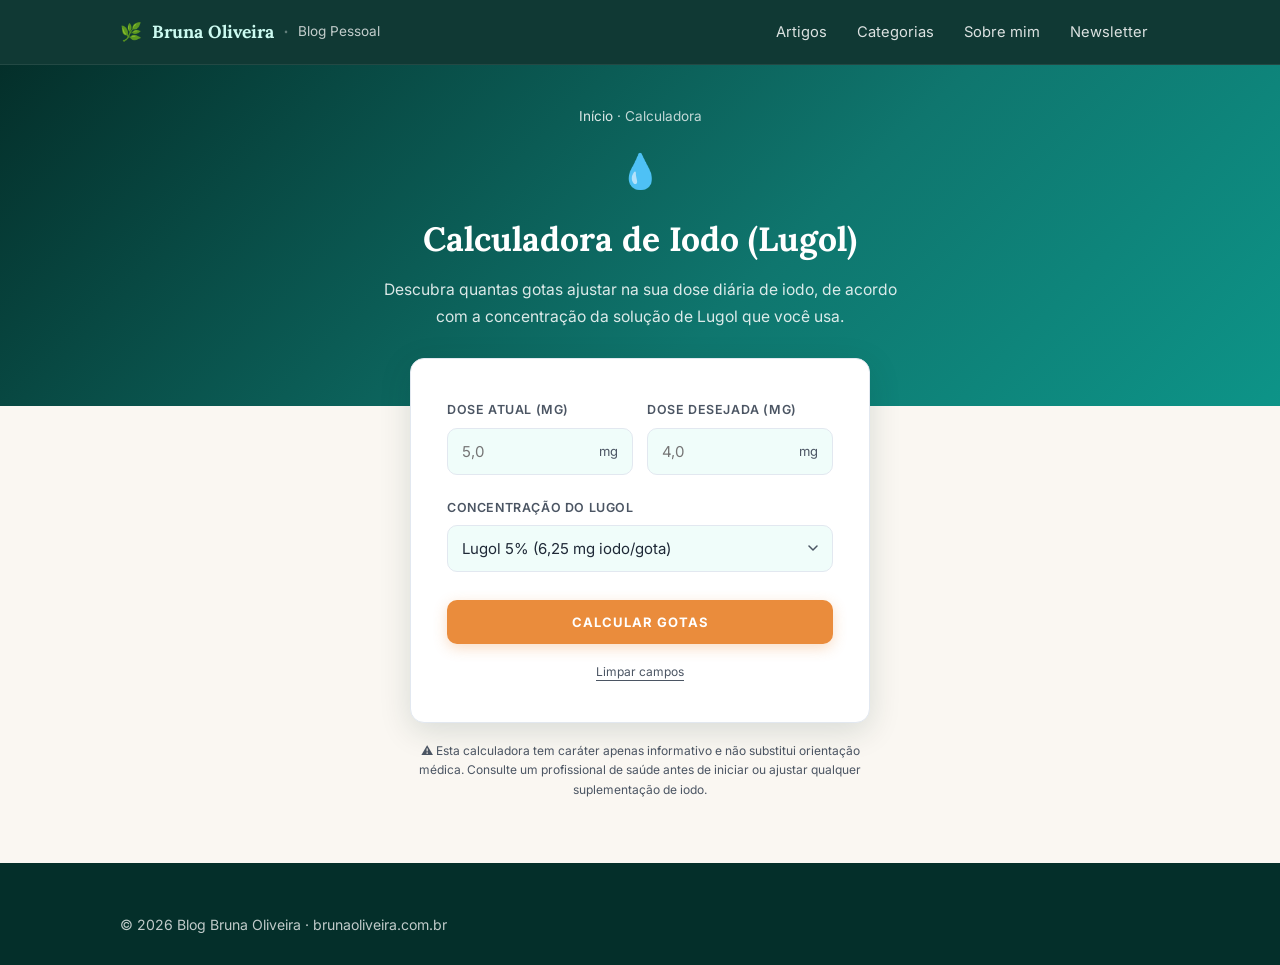
==== calculadora-iodo.html @ e140ba23 "Adiciona calculadora de iodo (Lugol) com layout do blog Reaproveita paleta verde-teal, fontes Lora/I" ====
<!DOCTYPE html>
<html lang="pt-BR">
<head>
    <meta charset="UTF-8">
    <meta name="viewport" content="width=device-width, initial-scale=1.0">
    <title>Calculadora de Iodo (Lugol) · Blog Bruna Oliveira</title>
    <meta name="description" content="Calcule quantas gotas de Lugol usar para ajustar sua dose diária de iodo, conforme a concentração da solução.">
    <link rel="preconnect" href="https://fonts.googleapis.com">
    <link rel="preconnect" href="https://fonts.gstatic.com" crossorigin>
    <link href="https://fonts.googleapis.com/css2?family=Inter:wght@400;500;600;700&family=Lora:ital,wght@0,400;0,600;0,700;1,400&display=swap" rel="stylesheet">
    <link rel="stylesheet" href="css/style.css">
    <link rel="icon" href="data:image/svg+xml,<svg xmlns='http://www.w3.org/2000/svg' viewBox='0 0 100 100'><text y='.9em' font-size='90'>💧</text></svg>">
    <style>
        /* ---------- Página da calculadora ---------- */
        .calc-hero {
            background: linear-gradient(135deg, var(--verde-900) 0%, var(--verde-700) 60%, var(--verde-600) 100%);
            color: var(--branco);
            padding: 40px 0 76px;
            text-align: center;
        }
        .calc-hero .trilha {
            font-size: 0.85rem;
            color: rgba(255, 255, 255, 0.75);
            margin-bottom: 14px;
        }
        .calc-hero .trilha a { color: rgba(255, 255, 255, 0.85); }
        .calc-hero .trilha a:hover { color: var(--branco); }
        .calc-hero .icone {
            font-size: 34px;
            margin-bottom: 10px;
            display: inline-block;
        }
        .calc-hero h1 {
            font-family: var(--font-titulo);
            font-weight: 700;
            font-size: clamp(1.6rem, 4vw, 2.1rem);
            margin-bottom: 10px;
        }
        .calc-hero p {
            max-width: 520px;
            margin: 0 auto;
            color: rgba(255, 255, 255, 0.85);
            font-size: 0.98rem;
        }

        .calc-section {
            padding: 0 0 64px;
        }

        .calculadora {
            background: var(--branco);
            border-radius: var(--radius);
            box-shadow: var(--sombra-hover);
            max-width: 460px;
            width: 100%;
            margin: -48px auto 0;
            padding: 40px 36px;
            border: 1px solid var(--borda);
            position: relative;
        }

        .campo {
            margin-bottom: 22px;
        }

        .campo label {
            display: block;
            font-size: 0.78rem;
            text-transform: uppercase;
            letter-spacing: 0.6px;
            color: var(--texto-suave);
            margin-bottom: 7px;
            font-weight: 600;
        }

        .input-wrapper {
            display: flex;
            align-items: center;
            background: var(--verde-50);
            border-radius: 10px;
            border: 1px solid var(--borda);
            transition: border-color 0.2s ease, box-shadow 0.2s ease;
        }

        .input-wrapper:focus-within {
            border-color: var(--verde-600);
            box-shadow: 0 0 0 4px rgba(13, 148, 136, 0.12);
        }

        .input-wrapper input,
        .input-wrapper select {
            flex: 1;
            border: none;
            background: transparent;
            padding: 13px 14px;
            font-size: 15px;
            color: var(--texto);
            font-family: var(--font-texto);
            outline: none;
            width: 100%;
        }

        .input-wrapper select {
            cursor: pointer;
            appearance: none;
            background-image: url("data:image/svg+xml,%3Csvg width='10' height='6' viewBox='0 0 10 6' fill='none' xmlns='http://www.w3.org/2000/svg'%3E%3Cpath d='M1 1l4 4 4-4' stroke='%234b5563' stroke-width='1.5' stroke-linecap='round' stroke-linejoin='round'/%3E%3C/svg%3E");
            background-repeat: no-repeat;
            background-position: right 14px center;
            padding-right: 36px;
        }

        .input-wrapper .unidade {
            padding-right: 14px;
            color: var(--texto-suave);
            font-size: 13px;
            white-space: nowrap;
        }

        input[type="number"]::-webkit-inner-spin-button,
        input[type="number"]::-webkit-outer-spin-button {
            -webkit-appearance: none;
            margin: 0;
        }
        input[type="number"] { -moz-appearance: textfield; }

        .linha-dupla {
            display: grid;
            grid-template-columns: 1fr 1fr;
            gap: 14px;
        }

        .btn-calcular {
            width: 100%;
            padding: 14px;
            background: var(--laranja);
            color: var(--branco);
            border: none;
            border-radius: 10px;
            font-family: var(--font-texto);
            font-size: 13px;
            font-weight: 700;
            letter-spacing: 1px;
            text-transform: uppercase;
            cursor: pointer;
            transition: background 0.2s ease, transform 0.15s ease, box-shadow 0.2s ease;
            margin-top: 6px;
            box-shadow: 0 4px 14px rgba(234, 140, 60, 0.3);
        }

        .btn-calcular:hover { background: #d97a2b; transform: translateY(-1px); }
        .btn-calcular:active { transform: translateY(0); }

        .resultado {
            margin-top: 26px;
            padding: 22px 20px;
            background: var(--verde-50);
            border-radius: 12px;
            border: 1px solid var(--verde-100);
            text-align: center;
            display: none;
        }

        .resultado.visivel {
            display: block;
            animation: surgir 0.35s ease;
        }

        @keyframes surgir {
            from { opacity: 0; transform: translateY(6px); }
            to { opacity: 1; transform: translateY(0); }
        }

        .resultado .label-resultado {
            font-size: 0.72rem;
            letter-spacing: 1px;
            text-transform: uppercase;
            color: var(--texto-suave);
            margin-bottom: 4px;
        }

        .resultado .valor-gotas {
            font-family: var(--font-titulo);
            font-size: 46px;
            font-weight: 700;
            color: var(--verde-800);
            line-height: 1.1;
        }

        .valor-gotas span {
            font-size: 18px;
            font-weight: 400;
            font-family: var(--font-texto);
            color: var(--texto-suave);
            margin-left: 4px;
        }

        .resultado .detalhe {
            font-size: 13px;
            color: var(--texto-suave);
            margin-top: 8px;
        }

        .calc-aviso {
            font-size: 12px;
            margin-top: 12px;
            padding: 7px 14px;
            border-radius: 20px;
            background: rgba(234, 140, 60, 0.12);
            color: #9a5321;
            display: inline-block;
        }

        .link-limpar {
            display: block;
            text-align: center;
            margin-top: 18px;
            font-size: 12px;
            color: var(--texto-suave);
            cursor: pointer;
            text-decoration: underline;
            text-underline-offset: 4px;
        }
        .link-limpar:hover { color: var(--verde-700); }

        .calc-nota {
            max-width: 460px;
            margin: 18px auto 0;
            font-size: 12px;
            line-height: 1.6;
            color: var(--texto-suave);
            text-align: center;
        }

        @media (max-width: 480px) {
            .calc-hero { padding: 32px 0 64px; }
            .calculadora { padding: 32px 22px; margin: -40px 16px 0; width: auto; }
            .linha-dupla { grid-template-columns: 1fr; }
            .valor-gotas { font-size: 40px; }
        }
    </style>
</head>
<body>

    <header class="site-header">
        <nav class="nav container" aria-label="Navegação principal">
            <a class="brand" href="index.html">
                <span>🌿</span>
                <span class="marca">Bruna Oliveira</span>
                <span class="separador">·</span>
                <span class="sub">Blog Pessoal</span>
            </a>
            <button class="nav-toggle" aria-expanded="false" aria-label="Abrir menu">☰</button>
            <ul class="nav-links">
                <li><a href="index.html#posts">Artigos</a></li>
                <li><a href="index.html#categorias">Categorias</a></li>
                <li><a href="sobre.html">Sobre mim</a></li>
                <li><a href="index.html#newsletter">Newsletter</a></li>
            </ul>
        </nav>
    </header>

    <section class="calc-hero">
        <div class="container">
            <p class="trilha"><a href="index.html">Início</a> · Calculadora</p>
            <div class="icone">💧</div>
            <h1>Calculadora de Iodo (Lugol)</h1>
            <p>Descubra quantas gotas ajustar na sua dose diária de iodo, de acordo com a concentração da solução de Lugol que você usa.</p>
        </div>
    </section>

    <section class="calc-section">
        <div class="container">
            <div class="calculadora">
                <div class="linha-dupla">
                    <div class="campo">
                        <label>Dose atual (mg)</label>
                        <div class="input-wrapper">
                            <input type="number" id="atual" placeholder="5,0" min="0" step="0.1">
                            <span class="unidade">mg</span>
                        </div>
                    </div>
                    <div class="campo">
                        <label>Dose desejada (mg)</label>
                        <div class="input-wrapper">
                            <input type="number" id="desejada" placeholder="4,0" min="0" step="0.1">
                            <span class="unidade">mg</span>
                        </div>
                    </div>
                </div>

                <div class="campo">
                    <label>Concentração do Lugol</label>
                    <div class="input-wrapper">
                        <select id="concentracao">
                            <option value="2.5">Lugol 2% (2,5 mg iodo/gota)</option>
                            <option value="6.25" selected>Lugol 5% (6,25 mg iodo/gota)</option>
                            <option value="1.25">Lugol 1% (1,25 mg iodo/gota)</option>
                            <option value="12.5">Lugol 10% (12,5 mg iodo/gota)</option>
                        </select>
                    </div>
                </div>

                <button class="btn-calcular" onclick="calcular()">Calcular gotas</button>

                <div class="resultado" id="resultado">
                    <div class="label-resultado">Ajuste necessário</div>
                    <div class="valor-gotas" id="gotas">—</div>
                    <div class="detalhe" id="detalhe"></div>
                    <div class="calc-aviso" id="aviso"></div>
                </div>

                <span class="link-limpar" onclick="limpar()">Limpar campos</span>
            </div>

            <p class="calc-nota">⚠️ Esta calculadora tem caráter apenas informativo e não substitui orientação médica. Consulte um profissional de saúde antes de iniciar ou ajustar qualquer suplementação de iodo.</p>
        </div>
    </section>

    <footer class="site-footer">
        <div class="container">
            <p class="copyright">© <span data-ano>2026</span> Blog Bruna Oliveira · brunaoliveira.com.br</p>
        </div>
    </footer>

    <script src="js/main.js" defer></script>
    <script>
        // mg de iodo por gota conforme concentração
        const mgPorGota = {
            '2.5': 2.5,
            '6.25': 6.25,
            '1.25': 1.25,
            '12.5': 12.5
        };

        function calcular() {
            const atual = parseFloat(document.getElementById('atual').value);
            const desejada = parseFloat(document.getElementById('desejada').value);
            const chave = document.getElementById('concentracao').value;
            const mgGota = mgPorGota[chave];

            const resDiv = document.getElementById('resultado');
            const gotasEl = document.getElementById('gotas');
            const detalheEl = document.getElementById('detalhe');
            const avisoEl = document.getElementById('aviso');

            // Ambos vazios
            if (isNaN(atual) && isNaN(desejada)) {
                resDiv.classList.remove('visivel');
                alert('Preencha ao menos a dose desejada 💧');
                return;
            }

            // Apenas dose desejada preenchida
            if (isNaN(atual) && !isNaN(desejada)) {
                if (desejada < 0) {
                    resDiv.classList.remove('visivel');
                    alert('A dose desejada deve ser positiva.');
                    return;
                }
                const gotasBrutas = desejada / mgGota;
                const gotas = Math.round(gotasBrutas * 10) / 10;
                resDiv.classList.add('visivel');
                gotasEl.innerHTML = `${gotas}<span>gotas/dia</span>`;
                detalheEl.textContent = `Para uma dose diária de ${desejada} mg de iodo.`;
                avisoEl.textContent = gotas < 1 ? '💧 Menos de 1 gota – use seringa para precisão.' : '✅ Dilua em água ou suco.';
                return;
            }

            // Ambos preenchidos
            if (!isNaN(atual) && !isNaN(desejada)) {
                if (atual < 0 || desejada < 0) {
                    resDiv.classList.remove('visivel');
                    alert('As doses devem ser positivas.');
                    return;
                }
                const diff = desejada - atual;
                const gotasBrutas = Math.abs(diff) / mgGota;
                const gotas = Math.round(gotasBrutas * 10) / 10;

                resDiv.classList.add('visivel');

                if (diff === 0) {
                    gotasEl.innerHTML = `0<span>gotas</span>`;
                    detalheEl.textContent = 'Sua dose já está no valor desejado ✨';
                    avisoEl.textContent = '';
                } else {
                    const acao = diff > 0 ? 'adicionar' : 'reduzir';
                    gotasEl.innerHTML = `${gotas}<span>gotas/dia</span>`;
                    detalheEl.textContent = `Você precisa ${acao} ${Math.abs(diff).toFixed(1)} mg de iodo.`;
                    if (gotas < 0.5) {
                        avisoEl.textContent = '🔬 Quantidade muito pequena – avalie com seu profissional.';
                    } else if (gotas > 10) {
                        avisoEl.textContent = '⚠️ Ajuste grande – faça a transição gradualmente.';
                    } else {
                        avisoEl.textContent = '🌿 Ajuste suave. Mantenha acompanhamento profissional.';
                    }
                }
                return;
            }

            // Só atual preenchido
            if (!isNaN(atual) && isNaN(desejada)) {
                resDiv.classList.remove('visivel');
                alert('Informe a dose desejada para calcular o ajuste.');
            }
        }

        function limpar() {
            document.getElementById('atual').value = '';
            document.getElementById('desejada').value = '';
            document.getElementById('concentracao').value = '6.25';
            document.getElementById('resultado').classList.remove('visivel');
        }

        // Suporte à URL (s e d)
        window.addEventListener('DOMContentLoaded', function() {
            const params = new URLSearchParams(window.location.search);
            const s = params.get('s');
            const d = params.get('d');
            if (s) document.getElementById('atual').value = s;
            if (d) document.getElementById('desejada').value = d;
            if (s && d) calcular();
        });

        // Enter dispara cálculo
        document.addEventListener('keydown', function(e) {
            if (e.key === 'Enter') calcular();
        });
    </script>
</body>
</html>
---- css/style.css ----
/* ============================================================
   Blog Bruna Oliveira — Saúde & Microbioma
   Paleta: verde-teal (saúde) + tons quentes (editorial)
   ============================================================ */

:root {
  --verde-900: #042f2a;
  --verde-800: #134e4a;
  --verde-700: #0f766e;
  --verde-600: #0d9488;
  --verde-100: #ccfbf1;
  --verde-50: #f0fdfa;
  --areia: #faf7f2;
  --branco: #ffffff;
  --texto: #1f2937;
  --texto-suave: #4b5563;
  --cinza-claro: #e5e7eb;
  --laranja: #ea8c3c;
  --borda: #e2e8f0;
  --radius: 14px;
  --sombra: 0 4px 24px rgba(4, 47, 42, 0.08);
  --sombra-hover: 0 8px 32px rgba(4, 47, 42, 0.14);
  --font-titulo: "Lora", Georgia, "Times New Roman", serif;
  --font-texto: "Inter", -apple-system, BlinkMacSystemFont, "Segoe UI", Roboto, sans-serif;
}

* { margin: 0; padding: 0; box-sizing: border-box; }

html { scroll-behavior: smooth; }

body {
  font-family: var(--font-texto);
  color: var(--texto);
  background: var(--areia);
  line-height: 1.7;
  font-size: 16px;
}

img { max-width: 100%; height: auto; }

a { color: var(--verde-700); text-decoration: none; }
a:hover { text-decoration: underline; }

.container { max-width: 1080px; margin: 0 auto; padding: 0 20px; }

/* ---------- Header ---------- */
.site-header {
  position: sticky;
  top: 0;
  z-index: 50;
  background: rgba(4, 47, 42, 0.95);
  backdrop-filter: blur(8px);
  border-bottom: 1px solid rgba(255, 255, 255, 0.08);
}

.nav { display: flex; align-items: center; justify-content: space-between; height: 64px; }

.brand { display: flex; align-items: center; gap: 10px; font-family: var(--font-titulo); color: var(--branco); font-size: 1.1rem; font-weight: 700; }
.brand:hover { text-decoration: none; }
.brand .marca { color: var(--verde-100); }
.brand .separador { color: rgba(255,255,255,0.35); }
.brand .sub { font-size: 0.85rem; font-weight: 400; color: rgba(255,255,255,0.75); font-family: var(--font-texto); }

.nav-links { display: flex; align-items: center; gap: 6px; list-style: none; }
.nav-links a { color: rgba(255,255,255,0.85); font-size: 0.92rem; padding: 8px 12px; border-radius: 8px; }
.nav-links a:hover { background: rgba(255,255,255,0.1); text-decoration: none; color: var(--branco); }

.nav-toggle { display: none; background: none; border: none; color: var(--branco); font-size: 1.4rem; cursor: pointer; padding: 4px 8px; }

/* ---------- Hero ---------- */
.hero {
  background: linear-gradient(135deg, var(--verde-900) 0%, var(--verde-700) 60%, var(--verde-600) 100%);
  color: var(--branco);
  padding: 72px 0 64px;
  position: relative;
  overflow: hidden;
}
.hero::after {
  content: "";
  position: absolute;
  right: -120px;
  top: -120px;
  width: 380px;
  height: 380px;
  border-radius: 50%;
  background: radial-gradient(circle, rgba(255,255,255,0.12) 0%, transparent 70%);
}
.hero .container { position: relative; z-index: 1; }

.hero-kicker {
  display: inline-block;
  font-size: 0.8rem;
  letter-spacing: 2px;
  text-transform: uppercase;
  color: var(--verde-100);
  background: rgba(255,255,255,0.1);
  border: 1px solid rgba(255,255,255,0.2);
  padding: 6px 14px;
  border-radius: 999px;
  margin-bottom: 18px;
}

.hero h1 {
  font-family: var(--font-titulo);
  font-size: clamp(1.9rem, 4.5vw, 3rem);
  line-height: 1.2;
  max-width: 760px;
  margin-bottom: 16px;
}

.hero p.lead { font-size: 1.12rem; color: rgba(255,255,255,0.88); max-width: 640px; margin-bottom: 28px; }

.hero-badges { display: flex; flex-wrap: wrap; gap: 10px; }
.hero-badge {
  font-size: 0.85rem;
  background: rgba(255,255,255,0.12);
  border: 1px solid rgba(255,255,255,0.22);
  color: var(--branco);
  padding: 8px 16px;
  border-radius: 999px;
}

/* ---------- Seções ---------- */
.section { padding: 56px 0; }
.section-alt { background: var(--branco); }

.section-title {
  font-family: var(--font-titulo);
  font-size: clamp(1.4rem, 3vw, 1.9rem);
  color: var(--verde-800);
  margin-bottom: 8px;
}
.section-sub { color: var(--texto-suave); margin-bottom: 32px; max-width: 640px; }

/* ---------- Categorias ---------- */
.categorias-grid {
  display: grid;
  grid-template-columns: repeat(auto-fit, minmax(190px, 1fr));
  gap: 16px;
}
.categoria-card {
  background: var(--branco);
  border: 1px solid var(--borda);
  border-radius: var(--radius);
  padding: 22px 20px;
  transition: transform 0.18s ease, box-shadow 0.18s ease;
}
.categoria-card:hover { transform: translateY(-3px); box-shadow: var(--sombra-hover); text-decoration: none; }
.categoria-card .icone { font-size: 1.6rem; display: block; margin-bottom: 10px; }
.categoria-card h3 { font-family: var(--font-titulo); font-size: 1.02rem; color: var(--verde-800); margin-bottom: 6px; }
.categoria-card p { font-size: 0.85rem; color: var(--texto-suave); line-height: 1.5; }
.categoria-card .conta { font-size: 0.78rem; color: var(--verde-600); font-weight: 600; display: block; margin-top: 10px; }

/* ---------- Grid de posts ---------- */
.posts-grid {
  display: flex;
  flex-wrap: wrap;
  justify-content: center;
  gap: 22px;
}
.post-card {
  width: calc((100% - 44px) / 3);
  background: var(--branco);
  border: 1px solid var(--borda);
  border-radius: var(--radius);
  padding: 26px 24px;
  display: flex;
  flex-direction: column;
  gap: 12px;
  transition: transform 0.18s ease, box-shadow 0.18s ease;
}
.post-card:hover { transform: translateY(-3px); box-shadow: var(--sombra-hover); text-decoration: none; }

.posts-grid-largo .post-card { width: 100%; }

.post-card .meta { display: flex; align-items: center; gap: 8px; flex-wrap: wrap; }
.tag {
  display: inline-block;
  font-size: 0.72rem;
  font-weight: 700;
  letter-spacing: 0.6px;
  text-transform: uppercase;
  padding: 4px 10px;
  border-radius: 999px;
  background: var(--verde-50);
  color: var(--verde-700);
  border: 1px solid var(--verde-100);
}
.tag.fermentados { background: #fff7ed; color: #9a3412; border-color: #fed7aa; }
.tag.dieta { background: #fdf4ff; color: #86198f; border-color: #f5d0fe; }
.tag.estetica { background: #fff1f2; color: #be123c; border-color: #fecdd3; }

.post-card .data { font-size: 0.78rem; color: var(--texto-suave); }

.post-card h2 { font-family: var(--font-titulo); font-size: 1.22rem; line-height: 1.35; color: var(--texto); }
.post-card h2:hover { color: var(--verde-700); }
.post-card .resumo { font-size: 0.92rem; color: var(--texto-suave); flex: 1; }

.embreve {
  font-size: 0.75rem;
  font-weight: 700;
  letter-spacing: 0.8px;
  text-transform: uppercase;
  color: #92400e;
  background: #fffbeb;
  border: 1px solid #fde68a;
  padding: 4px 10px;
  border-radius: 999px;
  align-self: flex-start;
}

.post-card .ler-mais { font-weight: 700; font-size: 0.9rem; color: var(--verde-700); }
.post-card .ler-mais:hover { color: var(--verde-800); text-decoration: none; }

/* ---------- Post (página do artigo) ---------- */
.post-header {
  background: linear-gradient(135deg, var(--verde-900), var(--verde-700));
  color: var(--branco);
  padding: 56px 0 48px;
}
.post-header .tag { background: rgba(255,255,255,0.14); color: var(--verde-100); border-color: rgba(255,255,255,0.25); }
.post-header h1 {
  font-family: var(--font-titulo);
  font-size: clamp(1.6rem, 4vw, 2.5rem);
  line-height: 1.25;
  margin: 14px 0 12px;
}
.post-header .meta-post { font-size: 0.88rem; color: rgba(255,255,255,0.8); display: flex; gap: 16px; flex-wrap: wrap; }

.post-body {
  background: var(--branco);
  padding: 44px 0 64px;
}
.post-body .artigo {
  max-width: 760px;
  margin: 0 auto;
}
.post-body h2 {
  font-family: var(--font-titulo);
  color: var(--verde-800);
  font-size: 1.45rem;
  margin: 36px 0 12px;
}
.post-body h3 { font-family: var(--font-titulo); color: var(--verde-800); font-size: 1.15rem; margin: 26px 0 10px; }
.post-body p { margin-bottom: 16px; color: var(--texto); }
.post-body ul, .post-body ol { margin: 0 0 18px 22px; }
.post-body li { margin-bottom: 8px; }
.post-body strong { color: var(--verde-800); }

.post-body .destaque {
  background: var(--verde-50);
  border-left: 4px solid var(--verde-600);
  padding: 16px 18px;
  border-radius: 0 10px 10px 0;
  margin: 22px 0;
  font-size: 0.95rem;
}
.post-body .destaque strong { color: var(--verde-800); }

.post-body .aviso {
  background: #fffbeb;
  border: 1px solid #fde68a;
  border-left: 4px solid var(--laranja);
  padding: 14px 18px;
  border-radius: 0 10px 10px 0;
  margin: 26px 0;
  font-size: 0.88rem;
  color: #78350f;
}

.post-body .refs { font-size: 0.82rem; color: var(--texto-suave); margin-top: 40px; border-top: 1px solid var(--cinza-claro); padding-top: 18px; }
.post-body .refs ol { margin-left: 20px; }
.post-body .refs li { margin-bottom: 6px; word-break: break-word; }

.post-nav { max-width: 760px; margin: 36px auto 0; display: flex; justify-content: space-between; gap: 16px; flex-wrap: wrap; }
.post-nav a { font-weight: 600; font-size: 0.92rem; }

/* ---------- CTA newsletter ---------- */
.cta {
  background: linear-gradient(135deg, var(--verde-800), var(--verde-600));
  color: var(--branco);
  padding: 48px 0;
  text-align: center;
}
.cta h2 { font-family: var(--font-titulo); font-size: clamp(1.3rem, 3vw, 1.8rem); margin-bottom: 10px; }
.cta p { color: rgba(255,255,255,0.85); max-width: 520px; margin: 0 auto 22px; font-size: 0.98rem; }
.cta-form { display: flex; gap: 10px; justify-content: center; flex-wrap: wrap; }
.cta-form input[type="email"] {
  padding: 12px 18px;
  border: none;
  border-radius: 10px;
  min-width: 280px;
  font-size: 0.95rem;
  font-family: var(--font-texto);
}
.btn {
  display: inline-block;
  background: var(--branco);
  color: var(--verde-800);
  font-weight: 700;
  padding: 12px 26px;
  border: none;
  border-radius: 10px;
  cursor: pointer;
  font-size: 0.95rem;
  font-family: var(--font-texto);
  transition: transform 0.15s ease;
}
.btn:hover { transform: translateY(-1px); text-decoration: none; }
.btn-primario { background: var(--verde-600); color: var(--branco); }
.btn-primario:hover { background: var(--verde-700); }

/* ---------- Footer ---------- */
.site-footer {
  background: var(--verde-900);
  color: rgba(255,255,255,0.75);
  padding: 40px 0 28px;
  font-size: 0.88rem;
}
.footer-grid { display: flex; justify-content: space-between; gap: 30px; flex-wrap: wrap; margin-bottom: 24px; }
.footer-grid h4 { color: var(--branco); font-family: var(--font-titulo); font-size: 0.95rem; margin-bottom: 10px; }
.footer-grid ul { list-style: none; }
.footer-grid li { margin-bottom: 6px; }
.footer-grid a { color: rgba(255,255,255,0.75); }
.footer-grid a:hover { color: var(--branco); }

.disclaimer { font-size: 0.78rem; color: rgba(255,255,255,0.5); border-top: 1px solid rgba(255,255,255,0.12); padding-top: 18px; margin-top: 18px; }
.copyright { margin-top: 10px; }

/* ---------- Responsivo ---------- */
@media (max-width: 960px) {
  .post-card { width: calc((100% - 22px) / 2); }
}

@media (max-width: 720px) {
  .post-card { width: 100%; }
  .nav-toggle { display: block; }
  .nav-links {
    display: none;
    position: absolute;
    top: 64px;
    left: 0;
    right: 0;
    flex-direction: column;
    align-items: stretch;
    background: var(--verde-900);
    padding: 12px 20px 18px;
    gap: 4px;
    border-bottom: 1px solid rgba(255,255,255,0.1);
  }
  .nav-links.aberto { display: flex; }
  .nav-links a { padding: 12px; }
  .hero { padding: 52px 0 48px; }
  .section { padding: 44px 0; }
  .cta-form input[type="email"] { min-width: 100%; }
}
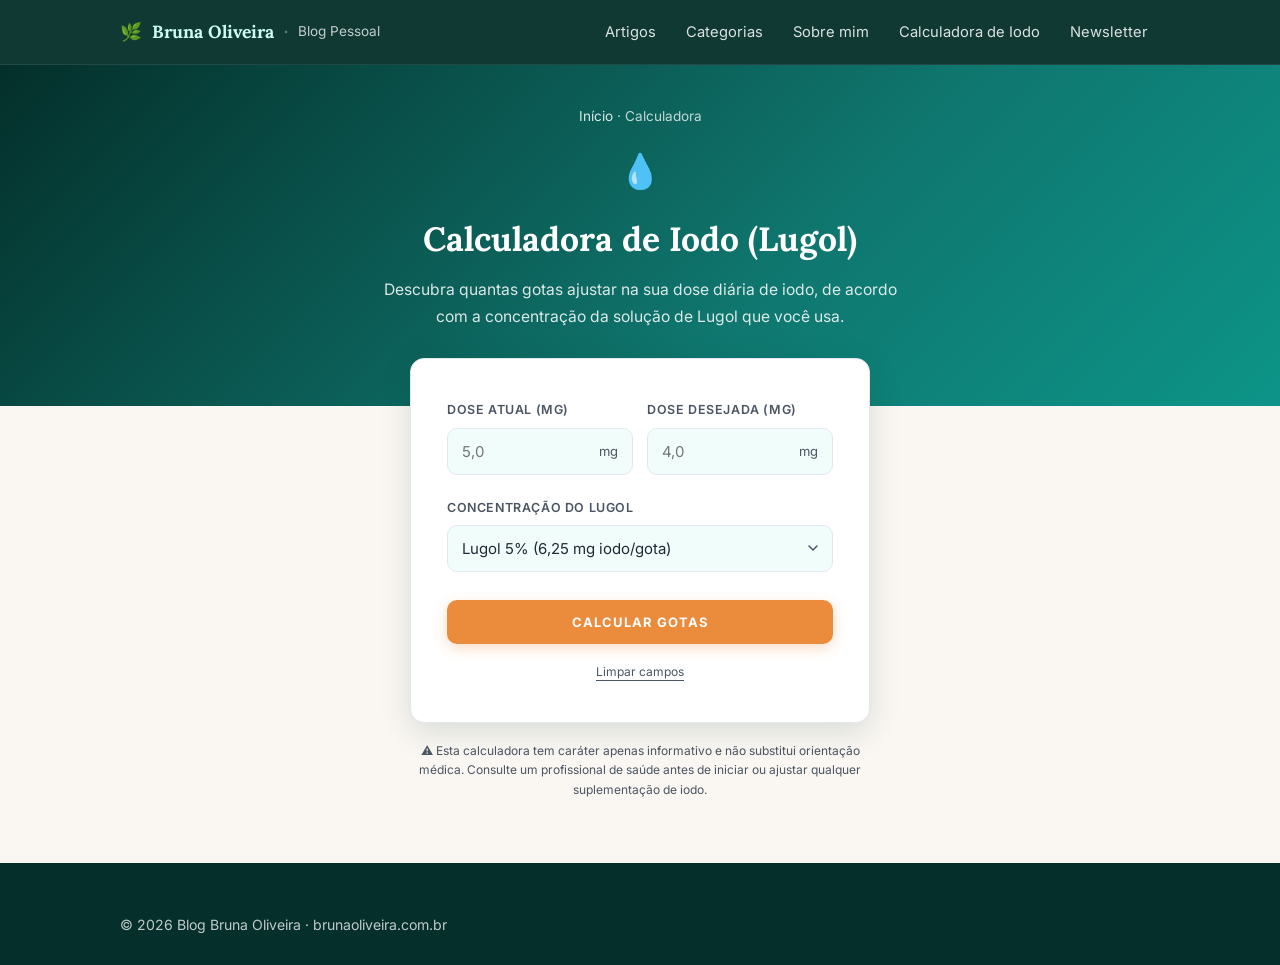
==== commit 326fcab9: "Adiciona link da calculadora de iodo no menu do site Inclui o item no menu principal (desktop e mobi" ====
--- a/calculadora-iodo.html
+++ b/calculadora-iodo.html
@@ -254,6 +254,7 @@
                 <li><a href="index.html#posts">Artigos</a></li>
                 <li><a href="index.html#categorias">Categorias</a></li>
                 <li><a href="sobre.html">Sobre mim</a></li>
+                <li><a href="calculadora-iodo.html" aria-current="page">Calculadora de Iodo</a></li>
                 <li><a href="index.html#newsletter">Newsletter</a></li>
             </ul>
         </nav>
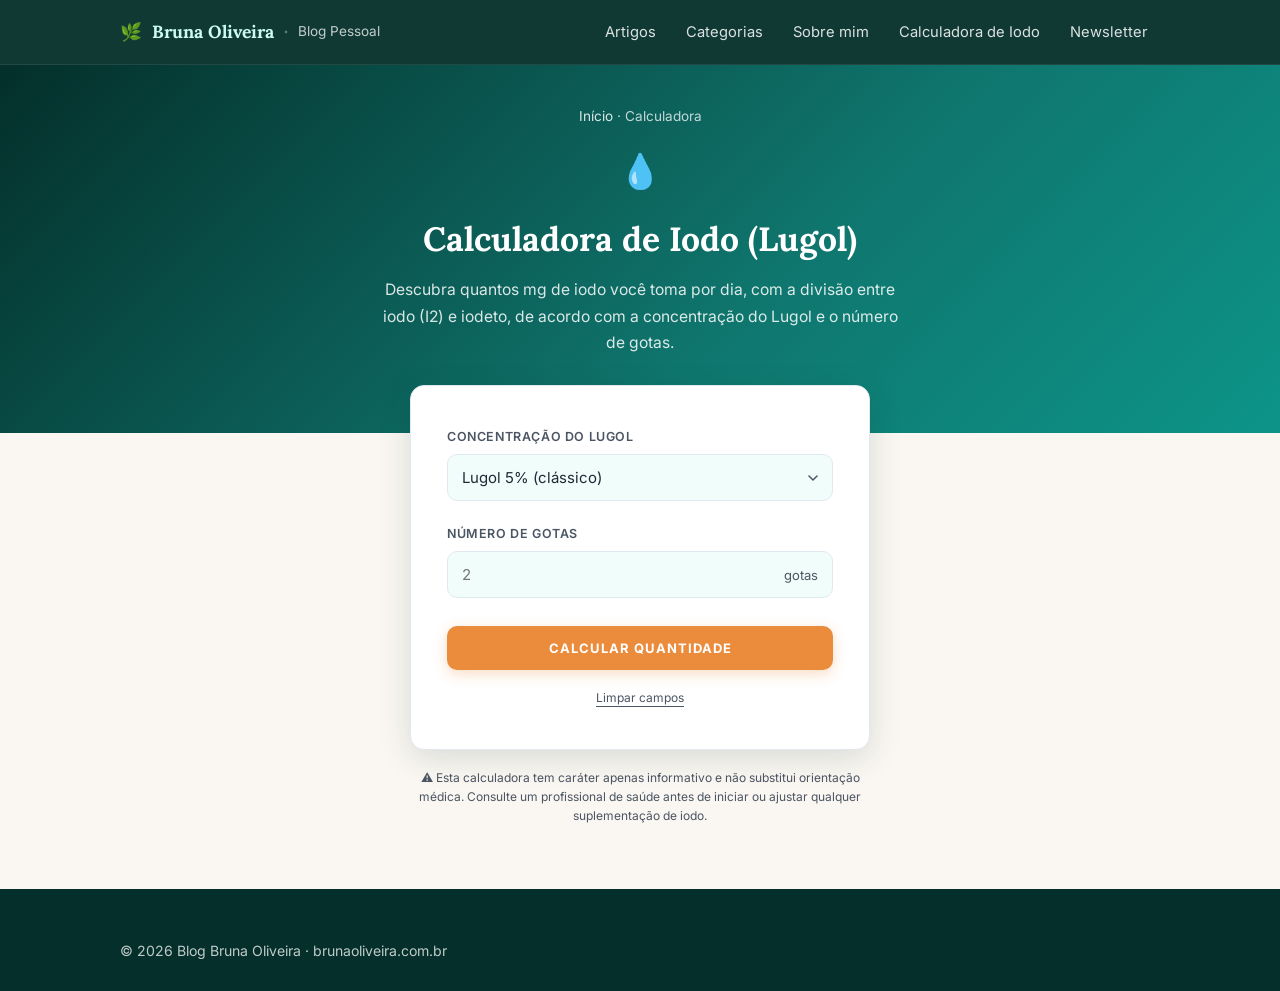
==== commit e1088200: "Refaz calculadora de iodo com o modelo concentração + gotas Substitui a lógica de diferença entre do" ====
--- a/calculadora-iodo.html
+++ b/calculadora-iodo.html
@@ -4,7 +4,7 @@
     <meta charset="UTF-8">
     <meta name="viewport" content="width=device-width, initial-scale=1.0">
     <title>Calculadora de Iodo (Lugol) · Blog Bruna Oliveira</title>
-    <meta name="description" content="Calcule quantas gotas de Lugol usar para ajustar sua dose diária de iodo, conforme a concentração da solução.">
+    <meta name="description" content="Calcule quantos mg de iodo você toma por dia com Lugol, com a divisão entre iodo (I2) e iodeto, conforme a concentração e o número de gotas.">
     <link rel="preconnect" href="https://fonts.googleapis.com">
     <link rel="preconnect" href="https://fonts.gstatic.com" crossorigin>
     <link href="https://fonts.googleapis.com/css2?family=Inter:wght@400;500;600;700&family=Lora:ital,wght@0,400;0,600;0,700;1,400&display=swap" rel="stylesheet">
@@ -198,6 +198,32 @@
             font-size: 13px;
             color: var(--texto-suave);
             margin-top: 8px;
+        }
+
+        .calc-breakdown {
+            display: flex;
+            justify-content: center;
+            gap: 32px;
+            margin-top: 16px;
+            padding-top: 16px;
+            border-top: 1px solid var(--verde-100);
+        }
+
+        .calc-breakdown .item { text-align: center; }
+
+        .calc-breakdown .valor {
+            font-family: var(--font-titulo);
+            font-weight: 700;
+            font-size: 22px;
+            color: var(--verde-800);
+        }
+
+        .calc-breakdown .rotulo {
+            font-size: 11px;
+            text-transform: uppercase;
+            letter-spacing: 0.5px;
+            color: var(--texto-suave);
+            margin-top: 2px;
         }
 
         .calc-aviso {
@@ -265,48 +291,48 @@
             <p class="trilha"><a href="index.html">Início</a> · Calculadora</p>
             <div class="icone">💧</div>
             <h1>Calculadora de Iodo (Lugol)</h1>
-            <p>Descubra quantas gotas ajustar na sua dose diária de iodo, de acordo com a concentração da solução de Lugol que você usa.</p>
+            <p>Descubra quantos mg de iodo você toma por dia, com a divisão entre iodo (I2) e iodeto, de acordo com a concentração do Lugol e o número de gotas.</p>
         </div>
     </section>
 
     <section class="calc-section">
         <div class="container">
             <div class="calculadora">
-                <div class="linha-dupla">
-                    <div class="campo">
-                        <label>Dose atual (mg)</label>
-                        <div class="input-wrapper">
-                            <input type="number" id="atual" placeholder="5,0" min="0" step="0.1">
-                            <span class="unidade">mg</span>
-                        </div>
-                    </div>
-                    <div class="campo">
-                        <label>Dose desejada (mg)</label>
-                        <div class="input-wrapper">
-                            <input type="number" id="desejada" placeholder="4,0" min="0" step="0.1">
-                            <span class="unidade">mg</span>
-                        </div>
-                    </div>
-                </div>
-
                 <div class="campo">
                     <label>Concentração do Lugol</label>
                     <div class="input-wrapper">
                         <select id="concentracao">
-                            <option value="2.5">Lugol 2% (2,5 mg iodo/gota)</option>
-                            <option value="6.25" selected>Lugol 5% (6,25 mg iodo/gota)</option>
-                            <option value="1.25">Lugol 1% (1,25 mg iodo/gota)</option>
-                            <option value="12.5">Lugol 10% (12,5 mg iodo/gota)</option>
+                            <option value="2">Lugol 2%</option>
+                            <option value="5" selected>Lugol 5% (clássico)</option>
+                            <option value="7">Lugol 7%</option>
+                            <option value="46">Lugol 46% (concentrado)</option>
+                            <option value="custom">Personalizada (mg por gota)</option>
                         </select>
                     </div>
                 </div>
 
-                <button class="btn-calcular" onclick="calcular()">Calcular gotas</button>
+                <div class="campo" id="campo-custom" style="display:none;">
+                    <label>MG de iodo por gota</label>
+                    <div class="input-wrapper">
+                        <input type="number" id="mgCustom" placeholder="6,25" min="0" step="0.01">
+                        <span class="unidade">mg/gota</span>
+                    </div>
+                </div>
+
+                <div class="campo">
+                    <label>Número de gotas</label>
+                    <div class="input-wrapper">
+                        <input type="number" id="gotasInput" placeholder="2" min="0" step="0.5">
+                        <span class="unidade">gotas</span>
+                    </div>
+                </div>
+
+                <button class="btn-calcular" onclick="calcular()">Calcular quantidade</button>
 
                 <div class="resultado" id="resultado">
-                    <div class="label-resultado">Ajuste necessário</div>
-                    <div class="valor-gotas" id="gotas">—</div>
-                    <div class="detalhe" id="detalhe"></div>
+                    <div class="label-resultado">Quantidade total de iodo</div>
+                    <div class="valor-gotas" id="totalMg">—</div>
+                    <div class="calc-breakdown" id="breakdown"></div>
                     <div class="calc-aviso" id="aviso"></div>
                 </div>
 
@@ -325,102 +351,86 @@
 
     <script src="js/main.js" defer></script>
     <script>
-        // mg de iodo por gota conforme concentração
-        const mgPorGota = {
-            '2.5': 2.5,
-            '6.25': 6.25,
-            '1.25': 1.25,
-            '12.5': 12.5
-        };
+        // Lugol clássico: 1% de concentração equivale a 1,25 mg de iodo total por gota
+        // (proporção padrão 1 iodo : 2 iodeto de potássio). Do total, ~40% fica como
+        // iodo molecular (I2) e ~60% como iodeto — proporção fixa, independe da concentração.
+        const MG_POR_GOTA_POR_PERCENTUAL = 1.25;
+        const FRACAO_I2 = 0.4;
+        const FRACAO_IODETO = 0.6;
+
+        function mgPorGotaAtual() {
+            const chave = document.getElementById('concentracao').value;
+            if (chave === 'custom') {
+                return parseFloat(document.getElementById('mgCustom').value);
+            }
+            return parseFloat(chave) * MG_POR_GOTA_POR_PERCENTUAL;
+        }
+
+        function alternarCampoCustom() {
+            const ehCustom = document.getElementById('concentracao').value === 'custom';
+            document.getElementById('campo-custom').style.display = ehCustom ? 'block' : 'none';
+        }
 
         function calcular() {
-            const atual = parseFloat(document.getElementById('atual').value);
-            const desejada = parseFloat(document.getElementById('desejada').value);
-            const chave = document.getElementById('concentracao').value;
-            const mgGota = mgPorGota[chave];
+            const gotas = parseFloat(document.getElementById('gotasInput').value);
+            const mgGota = mgPorGotaAtual();
 
             const resDiv = document.getElementById('resultado');
-            const gotasEl = document.getElementById('gotas');
-            const detalheEl = document.getElementById('detalhe');
+            const totalEl = document.getElementById('totalMg');
+            const breakdownEl = document.getElementById('breakdown');
             const avisoEl = document.getElementById('aviso');
 
-            // Ambos vazios
-            if (isNaN(atual) && isNaN(desejada)) {
+            if (isNaN(gotas) || gotas < 0) {
                 resDiv.classList.remove('visivel');
-                alert('Preencha ao menos a dose desejada 💧');
+                alert('Informe o número de gotas 💧');
                 return;
             }
 
-            // Apenas dose desejada preenchida
-            if (isNaN(atual) && !isNaN(desejada)) {
-                if (desejada < 0) {
-                    resDiv.classList.remove('visivel');
-                    alert('A dose desejada deve ser positiva.');
-                    return;
-                }
-                const gotasBrutas = desejada / mgGota;
-                const gotas = Math.round(gotasBrutas * 10) / 10;
-                resDiv.classList.add('visivel');
-                gotasEl.innerHTML = `${gotas}<span>gotas/dia</span>`;
-                detalheEl.textContent = `Para uma dose diária de ${desejada} mg de iodo.`;
-                avisoEl.textContent = gotas < 1 ? '💧 Menos de 1 gota – use seringa para precisão.' : '✅ Dilua em água ou suco.';
+            if (isNaN(mgGota) || mgGota <= 0) {
+                resDiv.classList.remove('visivel');
+                alert('Informe a concentração personalizada em mg por gota.');
                 return;
             }
 
-            // Ambos preenchidos
-            if (!isNaN(atual) && !isNaN(desejada)) {
-                if (atual < 0 || desejada < 0) {
-                    resDiv.classList.remove('visivel');
-                    alert('As doses devem ser positivas.');
-                    return;
-                }
-                const diff = desejada - atual;
-                const gotasBrutas = Math.abs(diff) / mgGota;
-                const gotas = Math.round(gotasBrutas * 10) / 10;
-
-                resDiv.classList.add('visivel');
-
-                if (diff === 0) {
-                    gotasEl.innerHTML = `0<span>gotas</span>`;
-                    detalheEl.textContent = 'Sua dose já está no valor desejado ✨';
-                    avisoEl.textContent = '';
-                } else {
-                    const acao = diff > 0 ? 'adicionar' : 'reduzir';
-                    gotasEl.innerHTML = `${gotas}<span>gotas/dia</span>`;
-                    detalheEl.textContent = `Você precisa ${acao} ${Math.abs(diff).toFixed(1)} mg de iodo.`;
-                    if (gotas < 0.5) {
-                        avisoEl.textContent = '🔬 Quantidade muito pequena – avalie com seu profissional.';
-                    } else if (gotas > 10) {
-                        avisoEl.textContent = '⚠️ Ajuste grande – faça a transição gradualmente.';
-                    } else {
-                        avisoEl.textContent = '🌿 Ajuste suave. Mantenha acompanhamento profissional.';
-                    }
-                }
-                return;
-            }
-
-            // Só atual preenchido
-            if (!isNaN(atual) && isNaN(desejada)) {
-                resDiv.classList.remove('visivel');
-                alert('Informe a dose desejada para calcular o ajuste.');
-            }
+            const total = Math.round(gotas * mgGota * 100) / 100;
+            const i2 = Math.round(total * FRACAO_I2 * 100) / 100;
+            const iodeto = Math.round(total * FRACAO_IODETO * 100) / 100;
+
+            resDiv.classList.add('visivel');
+            totalEl.innerHTML = `${total}<span>mg/dia</span>`;
+            breakdownEl.innerHTML = `
+                <div class="item"><div class="valor">${i2}mg</div><div class="rotulo">Iodo (I2)</div></div>
+                <div class="item"><div class="valor">${iodeto}mg</div><div class="rotulo">Iodeto</div></div>
+            `;
+            avisoEl.textContent = total > 50 ? '⚠️ Dose alta – faça a transição gradualmente e acompanhe com um profissional.' : '🌿 Mantenha acompanhamento profissional ao ajustar sua dose.';
         }
 
         function limpar() {
-            document.getElementById('atual').value = '';
-            document.getElementById('desejada').value = '';
-            document.getElementById('concentracao').value = '6.25';
+            document.getElementById('concentracao').value = '5';
+            document.getElementById('mgCustom').value = '';
+            document.getElementById('gotasInput').value = '';
+            alternarCampoCustom();
             document.getElementById('resultado').classList.remove('visivel');
         }
 
-        // Suporte à URL (s e d)
+        document.getElementById('concentracao').addEventListener('change', alternarCampoCustom);
+
+        // Suporte à URL (s = concentração/força, d = gotas, c = mg/gota personalizado)
         window.addEventListener('DOMContentLoaded', function() {
             const params = new URLSearchParams(window.location.search);
             const s = params.get('s');
             const d = params.get('d');
-            if (s) document.getElementById('atual').value = s;
-            if (d) document.getElementById('desejada').value = d;
-            if (s && d) calcular();
+            const c = params.get('c');
+
+            if (c) {
+                document.getElementById('concentracao').value = 'custom';
+                document.getElementById('mgCustom').value = c;
+                alternarCampoCustom();
+            } else if (s) {
+                document.getElementById('concentracao').value = s;
+            }
+            if (d) document.getElementById('gotasInput').value = d;
+            if (d && (s || c)) calcular();
         });
 
         // Enter dispara cálculo
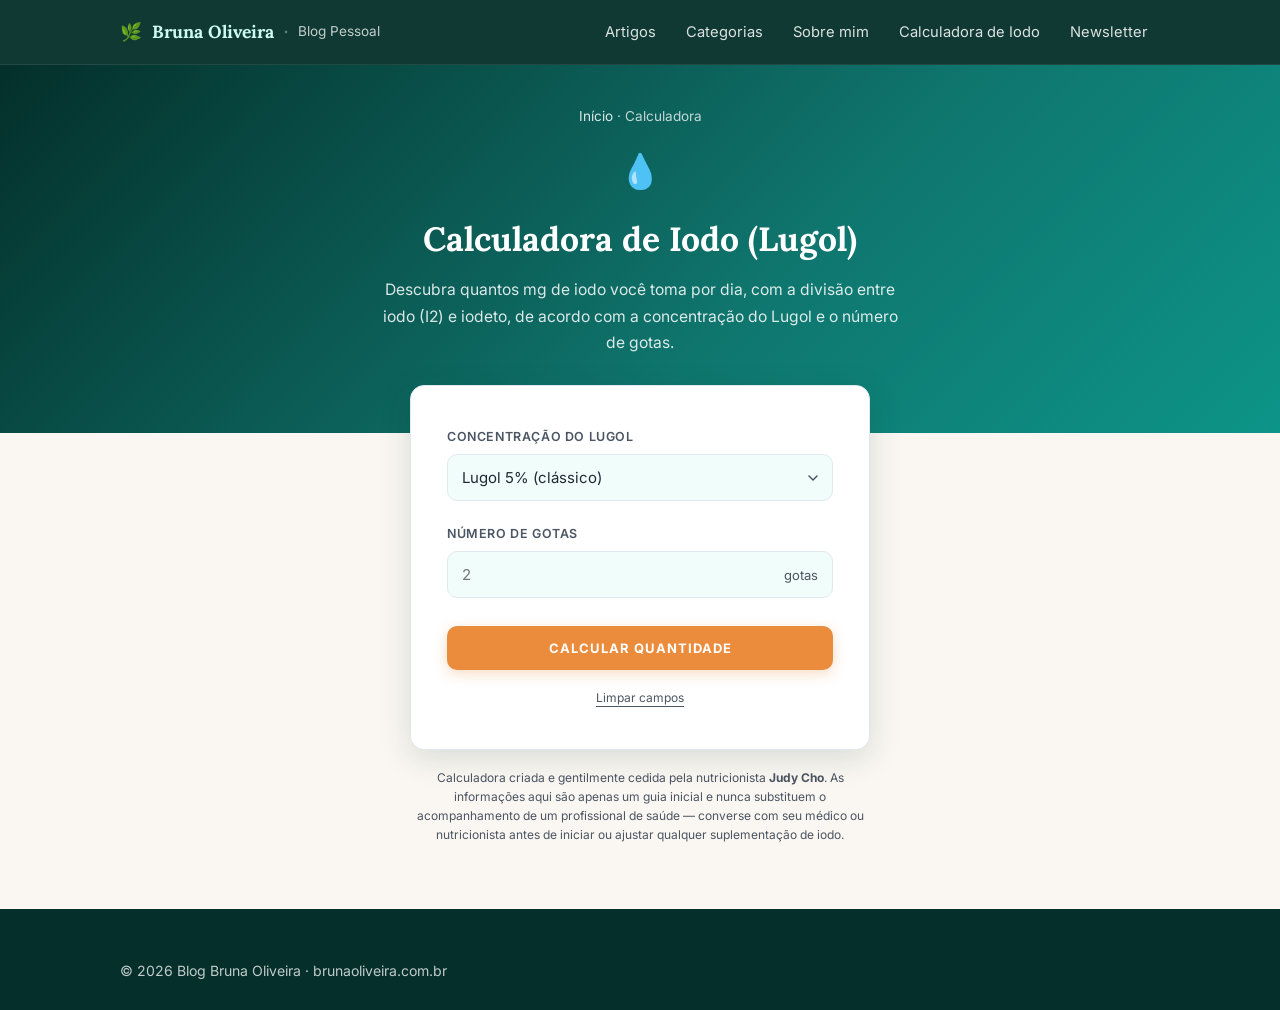
==== commit 8f12066a: "feat: dá créditos a Judy Cho na calculadora de iodo" ====
--- a/calculadora-iodo.html
+++ b/calculadora-iodo.html
@@ -339,7 +339,7 @@
                 <span class="link-limpar" onclick="limpar()">Limpar campos</span>
             </div>
 
-            <p class="calc-nota">⚠️ Esta calculadora tem caráter apenas informativo e não substitui orientação médica. Consulte um profissional de saúde antes de iniciar ou ajustar qualquer suplementação de iodo.</p>
+            <p class="calc-nota">Calculadora criada e gentilmente cedida pela nutricionista <strong>Judy Cho</strong>. As informações aqui são apenas um guia inicial e nunca substituem o acompanhamento de um profissional de saúde — converse com seu médico ou nutricionista antes de iniciar ou ajustar qualquer suplementação de iodo.</p>
         </div>
     </section>
 
